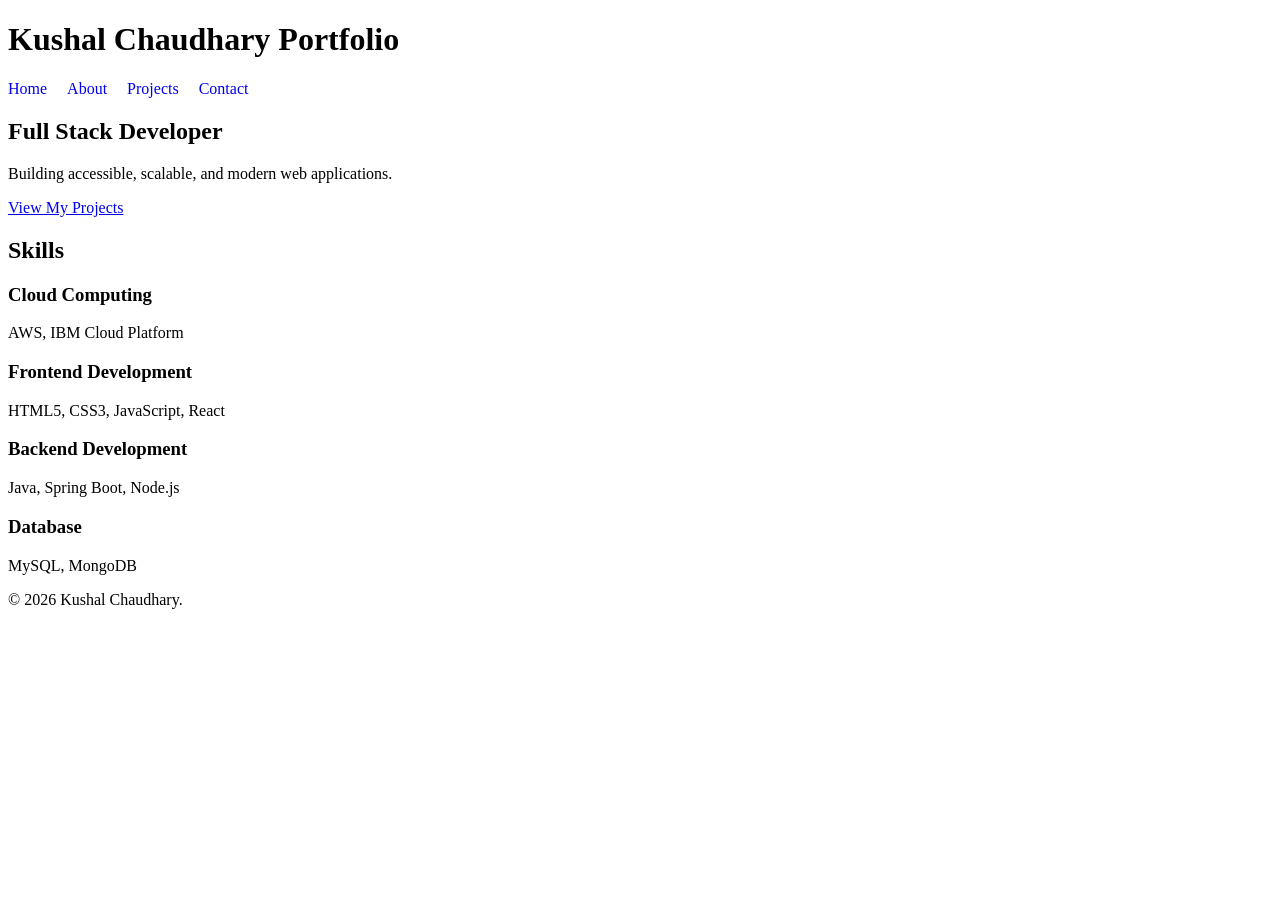
==== index.html @ bdfcd653 "Initial portfolio website" ====
<!DOCTYPE html>
<html lang="en">
<head>
    <!-- SEO Meta Tags -->
    <meta charset="UTF-8">
    <meta name="viewport" content="width=device-width, initial-scale=1.0">

    <title>Kushal Chaudhary | Full Stack Developer Portfolio</title>

    <meta name="description"
          content="Official portfolio of Kushal Chaudhary, Full Stack Developer specializing in HTML, CSS, JavaScript, React, Java, and Spring Boot.">

    <meta name="keywords"
          content="Portfolio, Full Stack Developer, Web Developer, Java Developer, React Developer">

    <meta name="author" content="Kushal Chaudhary">

    <!-- Open Graph -->
    <meta property="og:title" content="Kushal Chaudhary Portfolio">
    <meta property="og:description" content="Full Stack Developer Portfolio">
    <meta property="og:type" content="website">

    <!-- Accessibility -->
    <meta name="theme-color" content="#ffffff">

    <link rel="stylesheet" href="css/style.css">
</head>

<body>

    <!-- Header -->
    <header role="banner">
        <h1>Kushal Chaudhary Portfolio</h1>

        <nav aria-label="Primary Navigation">
    <ul style="display: flex; list-style: none; padding: 0; margin: 0; gap: 20px;">
        <li><a href="index.html" style="text-decoration: none;">Home</a></li>
        <li><a href="about.html" aria-current="page" style="text-decoration: none;">About</a></li>
        <li><a href="projects.html" style="text-decoration: none;">Projects</a></li>
        <li><a href="contact.html" style="text-decoration: none;">Contact</a></li>
    </ul>
</nav>
    </header>

    <!-- Main Content -->
    <main id="main-content">

        <!-- Hero Section -->
        <section aria-labelledby="hero-heading">
            <h2 id="hero-heading">
                Full Stack Developer
            </h2>

            <p>
                Building accessible, scalable, and modern web applications.
            </p>

            <a href="projects.html">
                View My Projects
            </a>
        </section>

        <!-- Skills Section -->
        <section aria-labelledby="skills-heading">
            <h2 id="skills-heading">Skills</h2>

            <article>
                <h3>Cloud Computing</h3>
                <p>
                    AWS, IBM Cloud Platform
                </p>
            </article>

            <article>
                <h3>Frontend Development</h3>
                <p>
                    HTML5, CSS3, JavaScript, React
                </p>
            </article>

            <article>
                <h3>Backend Development</h3>
                <p>
                    Java, Spring Boot, Node.js
                </p>
            </article>

            <article>
                <h3>Database</h3>
                <p>
                    MySQL, MongoDB
                </p>
            </article>
        </section>

    </main>

    <!-- Footer -->
    <footer>
        <p>&copy; 2026 Kushal Chaudhary.</p>
    </footer>

</body>
</html>
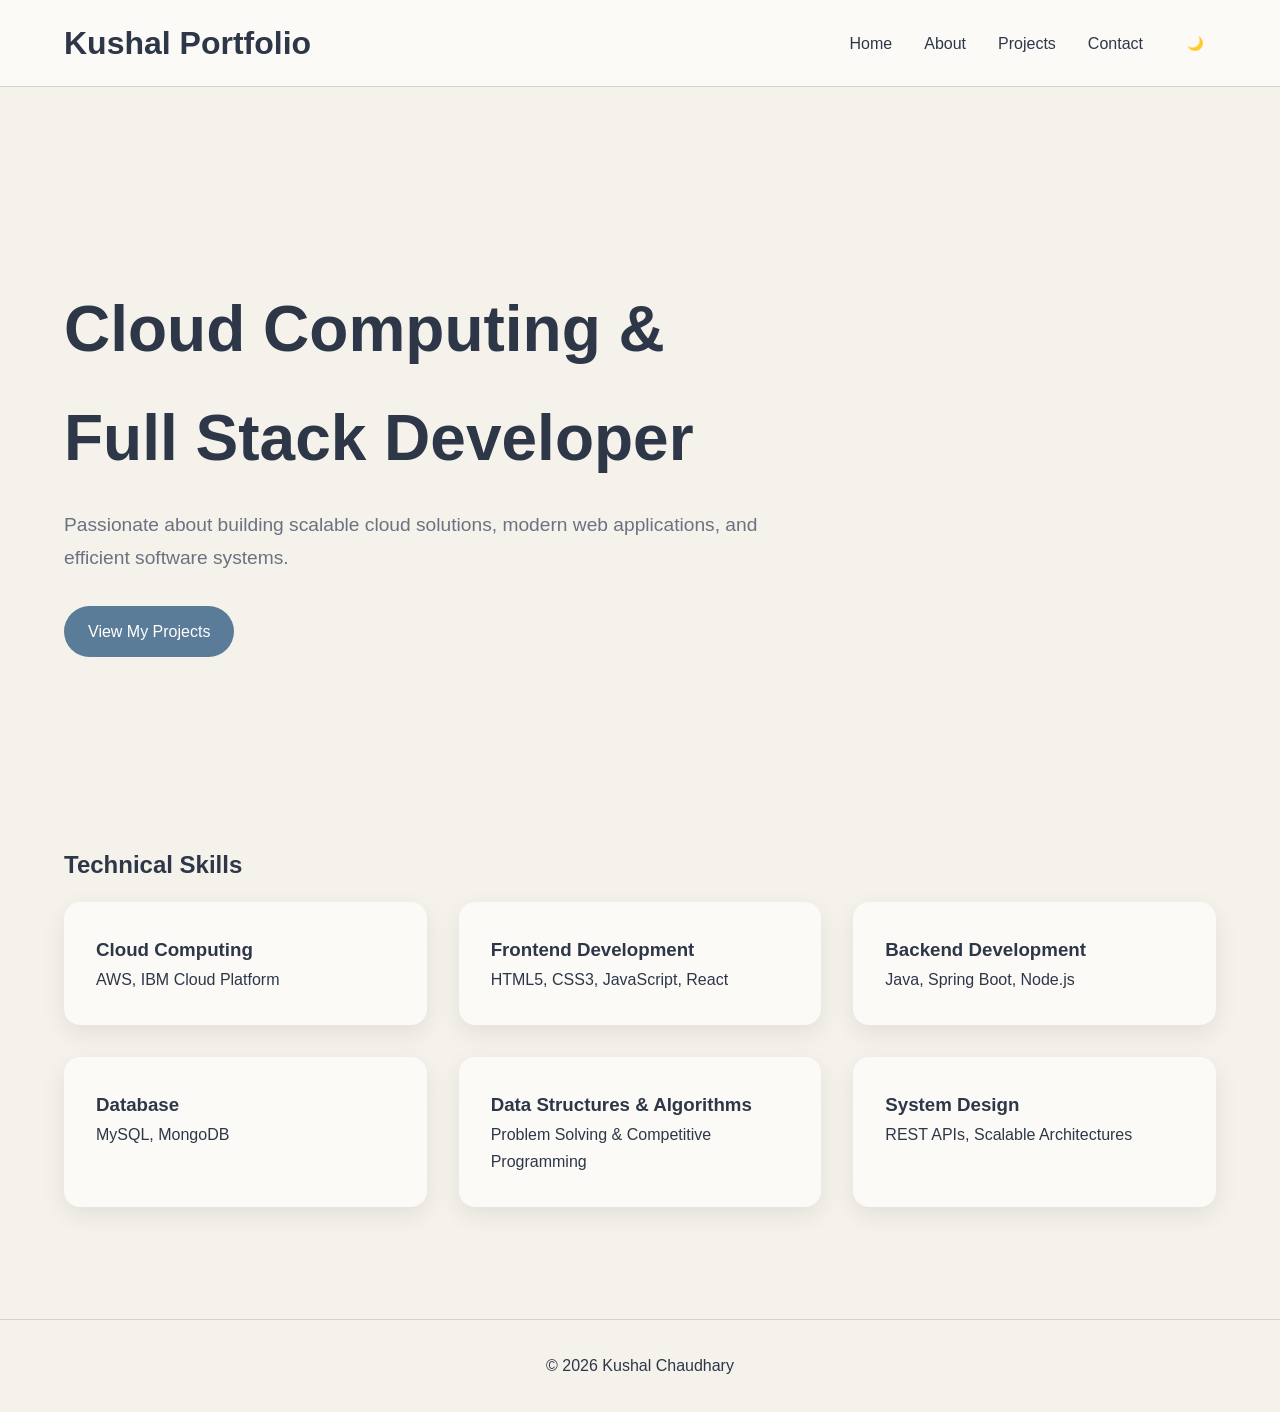
==== commit c9a3bd97: "Redesigned portfolio website with responsive layout" ====
--- a/index.html
+++ b/index.html
@@ -1,104 +1,114 @@
 <!DOCTYPE html>
 <html lang="en">
 <head>
-    <!-- SEO Meta Tags -->
     <meta charset="UTF-8">
     <meta name="viewport" content="width=device-width, initial-scale=1.0">
 
-    <title>Kushal Chaudhary | Full Stack Developer Portfolio</title>
+    <title>Kushal Chaudhary | Portfolio</title>
 
     <meta name="description"
-          content="Official portfolio of Kushal Chaudhary, Full Stack Developer specializing in HTML, CSS, JavaScript, React, Java, and Spring Boot.">
-
-    <meta name="keywords"
-          content="Portfolio, Full Stack Developer, Web Developer, Java Developer, React Developer">
-
-    <meta name="author" content="Kushal Chaudhary">
-
-    <!-- Open Graph -->
-    <meta property="og:title" content="Kushal Chaudhary Portfolio">
-    <meta property="og:description" content="Full Stack Developer Portfolio">
-    <meta property="og:type" content="website">
-
-    <!-- Accessibility -->
-    <meta name="theme-color" content="#ffffff">
+          content="Portfolio of Kushal Chaudhary - Cloud Computing & Full Stack Developer">
 
     <link rel="stylesheet" href="css/style.css">
 </head>
 
 <body>
 
-    <!-- Header -->
-    <header role="banner">
-        <h1>Kushal Chaudhary Portfolio</h1>
+<header>
+    <div class="navbar">
+
+        <h1>Kushal Portfolio</h1>
 
         <nav aria-label="Primary Navigation">
-    <ul style="display: flex; list-style: none; padding: 0; margin: 0; gap: 20px;">
-        <li><a href="index.html" style="text-decoration: none;">Home</a></li>
-        <li><a href="about.html" aria-current="page" style="text-decoration: none;">About</a></li>
-        <li><a href="projects.html" style="text-decoration: none;">Projects</a></li>
-        <li><a href="contact.html" style="text-decoration: none;">Contact</a></li>
-    </ul>
-</nav>
-    </header>
+            <ul class="nav-links">
 
-    <!-- Main Content -->
-    <main id="main-content">
+                <li><a href="index.html">Home</a></li>
 
-        <!-- Hero Section -->
-        <section aria-labelledby="hero-heading">
-            <h2 id="hero-heading">
-                Full Stack Developer
-            </h2>
+                <li><a href="about.html">About</a></li>
 
-            <p>
-                Building accessible, scalable, and modern web applications.
-            </p>
+                <li><a href="projects.html">Projects</a></li>
 
-            <a href="projects.html">
-                View My Projects
-            </a>
-        </section>
+                <li><a href="contact.html">Contact</a></li>
 
-        <!-- Skills Section -->
-        <section aria-labelledby="skills-heading">
-            <h2 id="skills-heading">Skills</h2>
+                <li>
+                    <button id="theme-toggle">🌙</button>
+                </li>
 
-            <article>
-                <h3>Cloud Computing</h3>
-                <p>
-                    AWS, IBM Cloud Platform
-                </p>
-            </article>
+            </ul>
+        </nav>
 
-            <article>
-                <h3>Frontend Development</h3>
-                <p>
-                    HTML5, CSS3, JavaScript, React
-                </p>
-            </article>
+    </div>
+</header>
 
-            <article>
-                <h3>Backend Development</h3>
-                <p>
-                    Java, Spring Boot, Node.js
-                </p>
-            </article>
+<main>
 
-            <article>
-                <h3>Database</h3>
-                <p>
-                    MySQL, MongoDB
-                </p>
-            </article>
-        </section>
+<section class="hero">
 
-    </main>
+    <div class="hero-content">
 
-    <!-- Footer -->
-    <footer>
-        <p>&copy; 2026 Kushal Chaudhary.</p>
-    </footer>
+        <h2>Cloud Computing & Full Stack Developer</h2>
+
+        <p>
+            Passionate about building scalable cloud solutions,
+            modern web applications, and efficient software systems.
+        </p>
+
+        <a href="projects.html" class="btn">
+            View My Projects
+        </a>
+
+    </div>
+
+</section>
+
+<section class="skills">
+
+    <h2>Technical Skills</h2>
+
+    <div class="skills-grid">
+
+        <div class="skill-card">
+            <h3>Cloud Computing</h3>
+            <p>AWS, IBM Cloud Platform</p>
+        </div>
+
+        <div class="skill-card">
+            <h3>Frontend Development</h3>
+            <p>HTML5, CSS3, JavaScript, React</p>
+        </div>
+
+        <div class="skill-card">
+            <h3>Backend Development</h3>
+            <p>Java, Spring Boot, Node.js</p>
+        </div>
+
+        <div class="skill-card">
+            <h3>Database</h3>
+            <p>MySQL, MongoDB</p>
+        </div>
+
+        <div class="skill-card">
+            <h3>Data Structures & Algorithms</h3>
+            <p>Problem Solving & Competitive Programming</p>
+        </div>
+
+        <div class="skill-card">
+            <h3>System Design</h3>
+            <p>REST APIs, Scalable Architectures</p>
+        </div>
+
+    </div>
+
+</section>
+
+</main>
+
+<footer>
+    <p>&copy; 2026 Kushal Chaudhary</p>
+</footer>
+
+<script src="js/theme.js"></script>
 
 </body>
-</html>+</html>
+
--- a/css/style.css
+++ b/css/style.css
@@ -0,0 +1,218 @@
+:root{
+    --primary:#5B7C99;
+    --secondary:#374151;
+
+    --bg:#F5F1EB;
+    --surface:#FCFAF7;
+
+    --text:#2D3748;
+    --text-light:#6B7280;
+
+    --border:#D8D2C8;
+
+    --radius:16px;
+
+    --shadow:0 8px 24px rgba(0,0,0,0.08);
+
+    --transition:0.3s ease;
+}
+
+[data-theme="dark"]{
+    --bg:#0f172a;
+    --surface:#1e293b;
+    --text:#f8fafc;
+    --text-light:#cbd5e1;
+    --border:#334155;
+}
+
+*{
+    margin:0;
+    padding:0;
+    box-sizing:border-box;
+}
+
+html{
+    scroll-behavior:smooth;
+}
+
+body{
+    font-family:Inter, sans-serif;
+    background:var(--bg);
+    color:var(--text);
+    line-height:1.7;
+    transition:var(--transition);
+}
+
+main{
+    width:min(90%,1200px);
+    margin:auto;
+    padding:2rem 0;
+}
+
+a{
+    text-decoration:none;
+    color:inherit;
+}
+
+ul{
+    list-style:none;
+}
+
+header{
+    position:sticky;
+    top:0;
+    background:rgba(252,250,247,0.95);
+    backdrop-filter:blur(10px);
+    border-bottom:1px solid var(--border);
+    z-index:100;
+}
+
+.navbar{
+    width:min(90%,1200px);
+    margin:auto;
+    display:flex;
+    justify-content:space-between;
+    align-items:center;
+    padding:1rem 0;
+}
+
+.nav-links{
+    display:flex;
+    gap:2rem;
+    align-items:center;
+}
+
+.nav-links a:hover{
+    color:var(--primary);
+}
+
+#theme-toggle{
+    border:none;
+    background:var(--surface);
+    padding:8px 12px;
+    border-radius:10px;
+    cursor:pointer;
+}
+
+.hero{
+    min-height:70vh;
+    display:flex;
+    align-items:center;
+}
+
+.hero-content{
+    max-width:700px;
+}
+
+.hero-content h2{
+    font-size:clamp(2rem,5vw,4rem);
+    margin-bottom:1rem;
+}
+
+.hero-content p{
+    font-size:1.2rem;
+    color:var(--text-light);
+}
+
+.btn{
+    display:inline-block;
+    margin-top:2rem;
+    padding:12px 24px;
+    background:var(--primary);
+    color:white;
+    border-radius:999px;
+}
+
+.skills{
+    margin-top:4rem;
+}
+
+.skills-grid{
+    display:grid;
+    gap:2rem;
+}
+
+.skill-card{
+    background:var(--surface);
+    padding:2rem;
+    border-radius:var(--radius);
+    box-shadow:var(--shadow);
+    transition:.3s;
+}
+
+.skill-card:hover{
+    transform:translateY(-6px);
+}
+
+.projects-grid{
+    display:grid;
+    gap:2rem;
+}
+
+.project-card{
+    background:var(--surface);
+    padding:2rem;
+    border-radius:var(--radius);
+    box-shadow:var(--shadow);
+    transition:.3s;
+}
+
+.project-card:hover{
+    transform:translateY(-6px);
+}
+
+.contact-card{
+    max-width:700px;
+    margin:auto;
+    background:var(--surface);
+    padding:3rem;
+    border-radius:20px;
+    box-shadow:var(--shadow);
+}
+
+.contact-item{
+    margin-bottom:1.5rem;
+}
+
+.contact-item strong{
+    display:block;
+    color:var(--primary);
+}
+
+section{
+    margin-top:2rem;
+}
+
+h2{
+    margin-bottom:1rem;
+}
+
+footer{
+    margin-top:5rem;
+    text-align:center;
+    padding:2rem;
+    border-top:1px solid var(--border);
+}
+
+@media(min-width:768px){
+
+    .skills-grid{
+        grid-template-columns:repeat(2,1fr);
+    }
+
+    .projects-grid{
+        grid-template-columns:repeat(2,1fr);
+    }
+}
+
+@media(min-width:1024px){
+
+    .skills-grid{
+        grid-template-columns:repeat(3,1fr);
+    }
+
+    .projects-grid{
+        grid-template-columns:repeat(3,1fr);
+    }
+}
+
